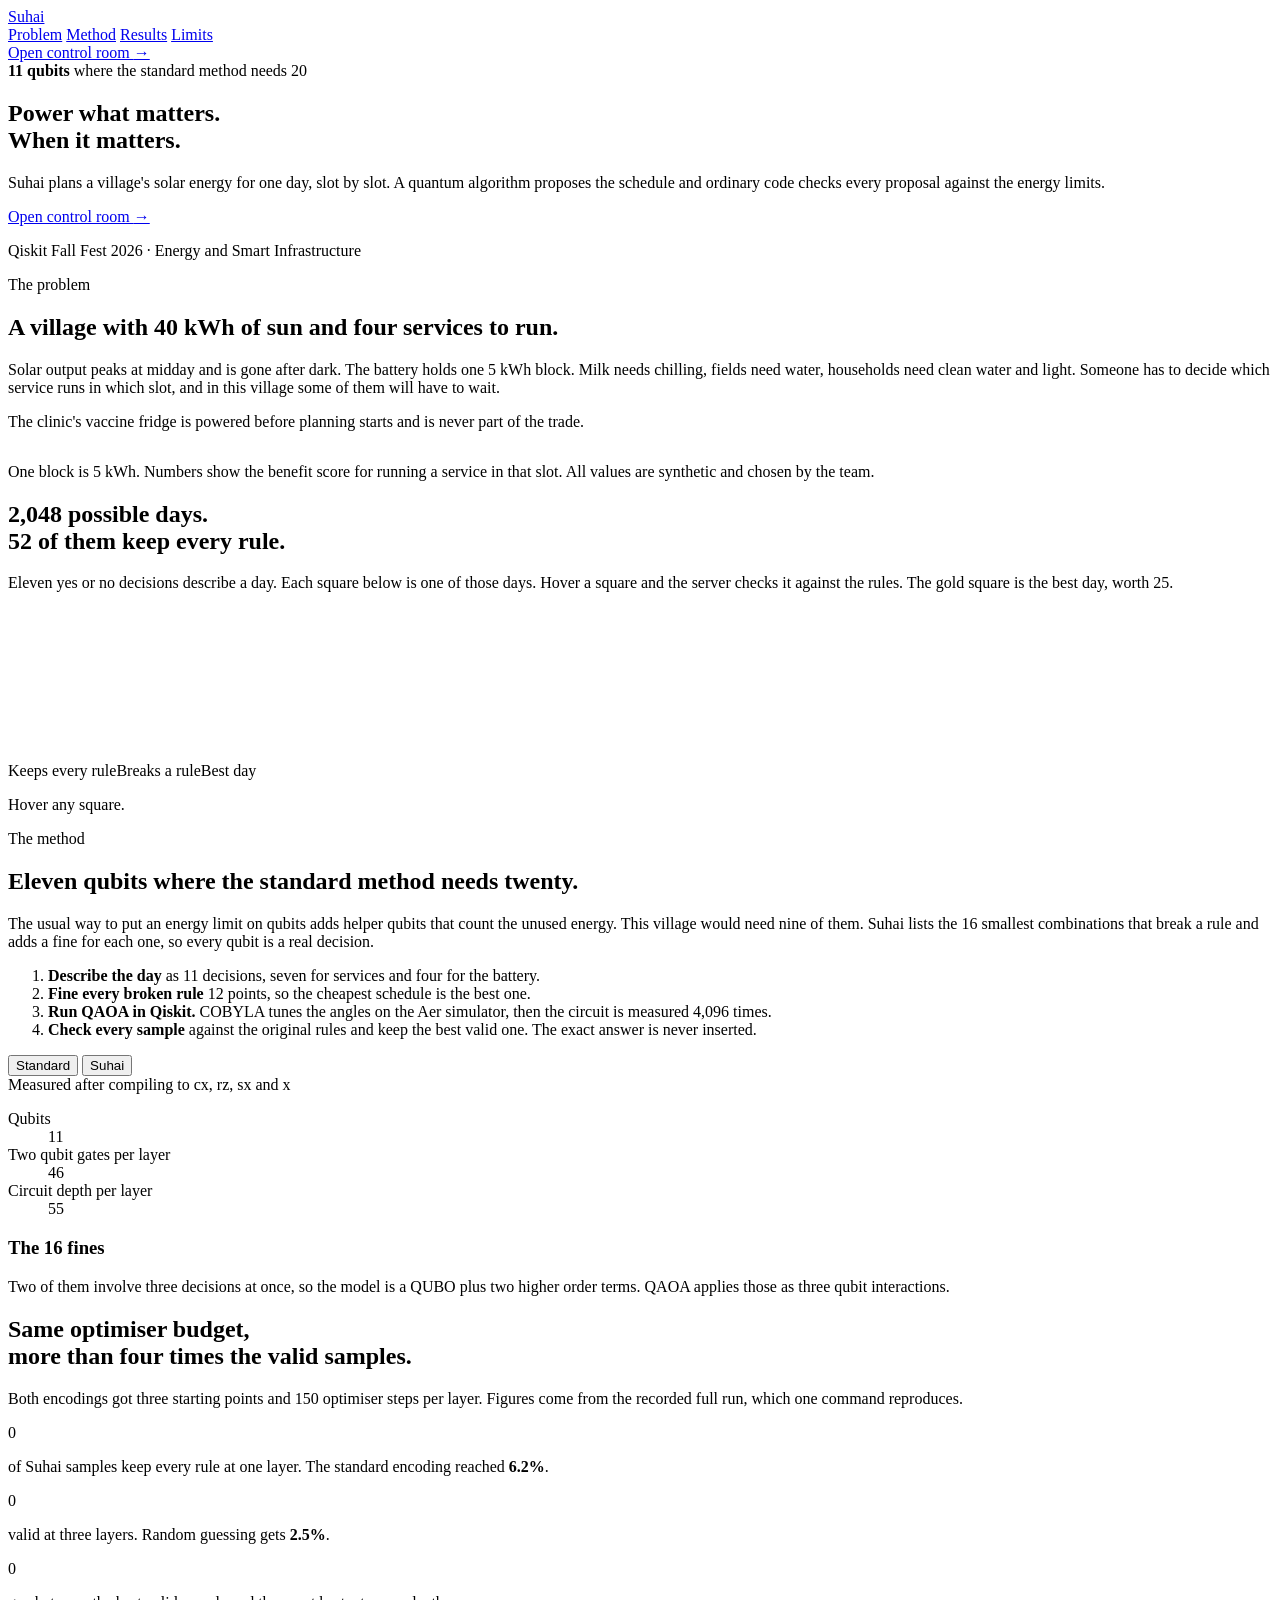
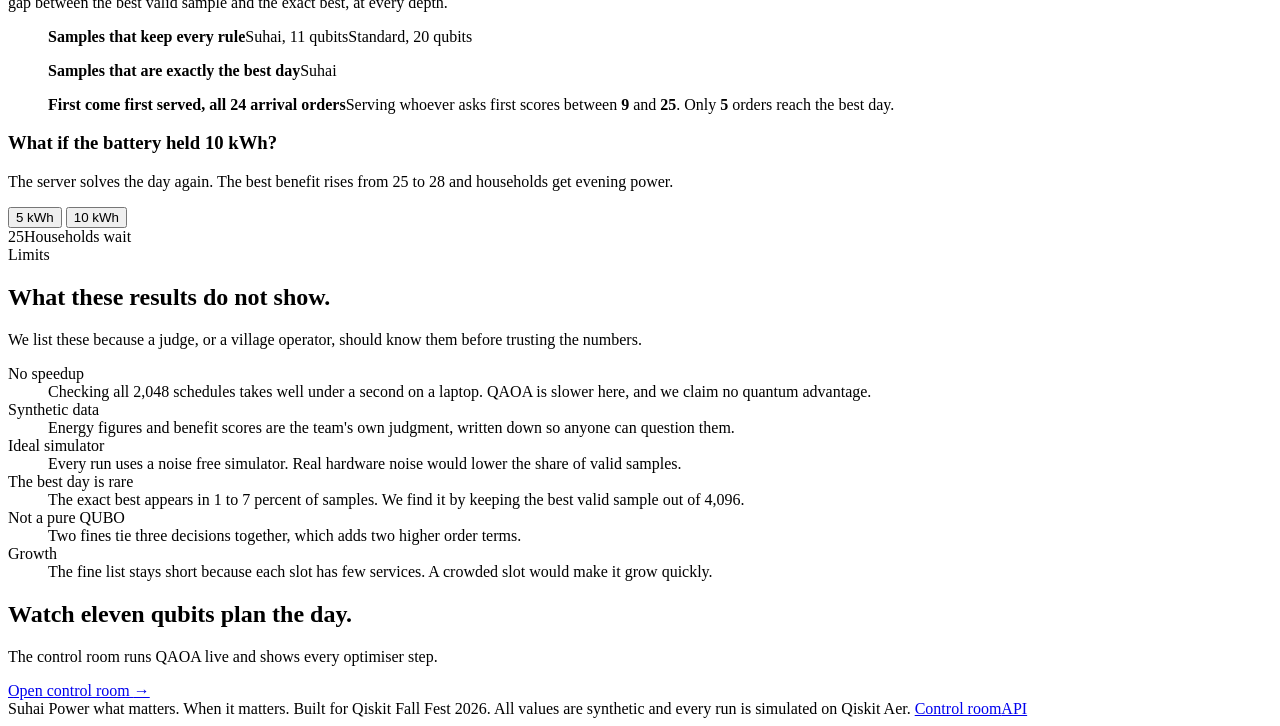
==== web/index.html @ 53e7de92 "Suhai: QAOA village solar scheduler with live web app Power what matters. When it matters.  - Qiskit" ====
<!doctype html>
<html lang="en">
<head>
  <meta charset="utf-8">
  <meta name="viewport" content="width=device-width, initial-scale=1">
  <title>Suhai · Power what matters. When it matters.</title>
  <meta name="description" content="Suhai schedules a village's limited solar energy with QAOA on 11 qubits and checks every answer against the rules.">
  <link rel="icon" href="/assets/img/mark.svg" type="image/svg+xml">
  <link rel="preconnect" href="https://fonts.googleapis.com">
  <link rel="preconnect" href="https://fonts.gstatic.com" crossorigin>
  <link href="https://fonts.googleapis.com/css2?family=Geist:wght@400;500;600&family=Geist+Mono:wght@400;500&display=swap" rel="stylesheet">
  <link rel="stylesheet" href="/assets/css/base.css">
  <link rel="stylesheet" href="/assets/css/charts.css">
  <link rel="stylesheet" href="/assets/css/landing.css">
</head>
<body>

<header class="nav">
  <a class="brand" href="/" aria-label="Suhai home">Suhai</a>
  <nav class="links" aria-label="Sections">
    <a href="#problem">Problem</a>
    <a href="#method">Method</a>
    <a href="#results">Results</a>
    <a href="#limits">Limits</a>
  </nav>
  <a class="btn" href="/app">Open control room <span class="arrow" aria-hidden="true">→</span></a>
</header>

<main>
  <section class="hero" id="top">
    <span class="pill"><b>11 qubits</b> where the standard method needs 20</span>
    <h1>Power what matters.<br>When it matters.</h1>
    <p class="lede">Suhai plans a village's solar energy for one day, slot by slot. A quantum algorithm proposes the schedule and ordinary code checks every proposal against the energy limits.</p>
    <a class="btn" href="/app">Open control room <span class="arrow" aria-hidden="true">→</span></a>
    <div class="hero-art" id="hero-art"></div>
    <p class="hero-note"><span class="dot-live"></span> Qiskit Fall Fest 2026 · Energy and Smart Infrastructure</p>
  </section>

  <section class="band" id="problem">
    <div class="wrap split">
      <div class="lead-col" data-reveal>
        <span class="eyebrow">The problem</span>
        <h2>A village with 40 kWh of sun and four services to run.</h2>
        <p>Solar output peaks at midday and is gone after dark. The battery holds one 5 kWh block. Milk needs chilling, fields need water, households need clean water and light. Someone has to decide which service runs in which slot, and in this village some of them will have to wait.</p>
        <p class="aside">The clinic's vaccine fridge is powered before planning starts and is never part of the trade.</p>
      </div>
      <div class="table-col" data-reveal>
        <table class="day-table" id="day-table" aria-describedby="day-note"></table>
        <p class="muted small" id="day-note">One block is 5 kWh. Numbers show the benefit score for running a service in that slot. All values are synthetic and chosen by the team.</p>
      </div>
    </div>
  </section>

  <section class="band tinted" id="space">
    <div class="wrap">
      <div class="row-head" data-reveal>
        <h2>2,048 possible days.<br><span class="muted">52 of them keep every rule.</span></h2>
        <p>Eleven yes or no decisions describe a day. Each square below is one of those days. Hover a square and the server checks it against the rules. The gold square is the best day, worth 25.</p>
      </div>
      <canvas id="landscape" aria-label="All 2,048 possible schedules"></canvas>
      <div class="grid-foot">
        <div class="legend"><span><i class="lg ok"></i>Keeps every rule</span><span><i class="lg no"></i>Breaks a rule</span><span><i class="lg best"></i>Best day</span></div>
        <p class="detail" id="space-detail">Hover any square.</p>
      </div>
    </div>
  </section>

  <section class="band" id="method">
    <div class="wrap method">
      <div class="method-copy" data-reveal>
        <span class="eyebrow">The method</span>
        <h2>Eleven qubits where the standard method needs twenty.</h2>
        <p>The usual way to put an energy limit on qubits adds helper qubits that count the unused energy. This village would need nine of them. Suhai lists the 16 smallest combinations that break a rule and adds a fine for each one, so every qubit is a real decision.</p>
        <ol class="steps">
          <li><span><b>Describe the day</b> as 11 decisions, seven for services and four for the battery.</span></li>
          <li><span><b>Fine every broken rule</b> 12 points, so the cheapest schedule is the best one.</span></li>
          <li><span><b>Run QAOA in Qiskit.</b> COBYLA tunes the angles on the Aer simulator, then the circuit is measured 4,096 times.</span></li>
          <li><span><b>Check every sample</b> against the original rules and keep the best valid one. The exact answer is never inserted.</span></li>
        </ol>
      </div>
      <div class="encode" data-reveal>
        <div class="encode-top">
          <div class="seg" id="enc-toggle" role="group" aria-label="Encoding">
            <button data-value="slack" aria-pressed="false">Standard</button>
            <button data-value="compact" aria-pressed="true">Suhai</button>
          </div>
          <span class="muted small">Measured after compiling to cx, rz, sx and x</span>
        </div>
        <div class="qubits" id="qubits"></div>
        <dl class="enc-stats">
          <div><dt>Qubits</dt><dd class="num" id="es-q">11</dd><span class="bar"><i id="es-qb"></i></span></div>
          <div><dt>Two qubit gates per layer</dt><dd class="num" id="es-g">46</dd><span class="bar"><i id="es-gb"></i></span></div>
          <div><dt>Circuit depth per layer</dt><dd class="num" id="es-d">55</dd><span class="bar"><i id="es-db"></i></span></div>
        </dl>
      </div>
    </div>
    <div class="wrap fines-block" data-reveal>
      <h3>The 16 fines</h3>
      <p class="muted">Two of them involve three decisions at once, so the model is a QUBO plus two higher order terms. QAOA applies those as three qubit interactions.</p>
      <ol class="fines" id="fines"></ol>
    </div>
  </section>

  <section class="band tinted" id="results">
    <div class="wrap">
      <div class="row-head" data-reveal>
        <h2>Same optimiser budget,<br><span class="muted">more than four times the valid samples.</span></h2>
        <p>Both encodings got three starting points and 150 optimiser steps per layer. Figures come from the recorded full run, which one command reproduces.</p>
      </div>
      <div class="figures">
        <div class="figure" data-reveal><span class="big num" data-count="24.5" data-suffix="%" data-decimals="1">0</span><p>of Suhai samples keep every rule at one layer. The standard encoding reached <b id="r-std">6.2%</b>.</p></div>
        <div class="figure" data-reveal><span class="big num" data-count="69.8" data-suffix="%" data-decimals="1">0</span><p>valid at three layers. Random guessing gets <b id="r-rand">2.5%</b>.</p></div>
        <div class="figure" data-reveal><span class="big num" data-count="0">0</span><p>gap between the best valid sample and the exact best, at every depth.</p></div>
      </div>
      <div class="charts">
        <figure data-reveal>
          <figcaption><b>Samples that keep every rule</b><span class="legend"><span><i class="lg" style="background:var(--green)"></i>Suhai, 11 qubits</span><span><i class="lg" style="background:var(--slate)"></i>Standard, 20 qubits</span></span></figcaption>
          <div id="chart-fair" class="chart-box"></div>
        </figure>
        <figure data-reveal>
          <figcaption><b>Samples that are exactly the best day</b><span class="legend"><span><i class="lg" style="background:var(--green)"></i>Suhai</span></span></figcaption>
          <div id="chart-depth" class="chart-box"></div>
        </figure>
      </div>
      <figure class="fcfs" data-reveal>
        <figcaption><b>First come first served, all 24 arrival orders</b><span class="muted small">Serving whoever asks first scores between <b id="fc-min">9</b> and <b id="fc-max">25</b>. Only <b id="fc-best">5</b> orders reach the best day.</span></figcaption>
        <div id="chart-fcfs" class="chart-box"></div>
      </figure>
      <div class="whatif" data-reveal>
        <div>
          <h3>What if the battery held 10 kWh?</h3>
          <p class="muted">The server solves the day again. The best benefit rises from 25 to 28 and households get evening power.</p>
          <div class="seg" id="battery-toggle" role="group" aria-label="Battery size">
            <button data-value="1" aria-pressed="true">5 kWh</button>
            <button data-value="2" aria-pressed="false">10 kWh</button>
          </div>
        </div>
        <div class="wi">
          <div class="wi-head"><span class="big num" id="wi-score">25</span><span class="tag sun" id="wi-tag">Households wait</span></div>
          <div class="wi-slots" id="wi-slots"></div>
        </div>
      </div>
    </div>
  </section>

  <section class="band" id="limits">
    <div class="wrap split">
      <div class="lead-col" data-reveal>
        <span class="eyebrow">Limits</span>
        <h2>What these results do not show.</h2>
        <p>We list these because a judge, or a village operator, should know them before trusting the numbers.</p>
      </div>
      <dl class="limits" data-reveal>
        <div><dt>No speedup</dt><dd>Checking all 2,048 schedules takes well under a second on a laptop. QAOA is slower here, and we claim no quantum advantage.</dd></div>
        <div><dt>Synthetic data</dt><dd>Energy figures and benefit scores are the team's own judgment, written down so anyone can question them.</dd></div>
        <div><dt>Ideal simulator</dt><dd>Every run uses a noise free simulator. Real hardware noise would lower the share of valid samples.</dd></div>
        <div><dt>The best day is rare</dt><dd id="rare-text">The exact best appears in 1 to 7 percent of samples. We find it by keeping the best valid sample out of 4,096.</dd></div>
        <div><dt>Not a pure QUBO</dt><dd>Two fines tie three decisions together, which adds two higher order terms.</dd></div>
        <div><dt>Growth</dt><dd>The fine list stays short because each slot has few services. A crowded slot would make it grow quickly.</dd></div>
      </dl>
    </div>
  </section>

  <section class="closing">
    <h2>Watch eleven qubits plan the day.</h2>
    <p class="muted">The control room runs QAOA live and shows every optimiser step.</p>
    <a class="btn" href="/app">Open control room <span class="arrow" aria-hidden="true">→</span></a>
  </section>
</main>

<footer class="footer">
  <span class="brand">Suhai</span>
  <span class="muted small">Power what matters. When it matters. Built for Qiskit Fall Fest 2026. All values are synthetic and every run is simulated on Qiskit Aer.</span>
  <span class="foot-links"><a href="/app">Control room</a><a href="/docs">API</a></span>
</footer>

<script type="module" src="/assets/js/landing.js"></script>
</body>
</html>
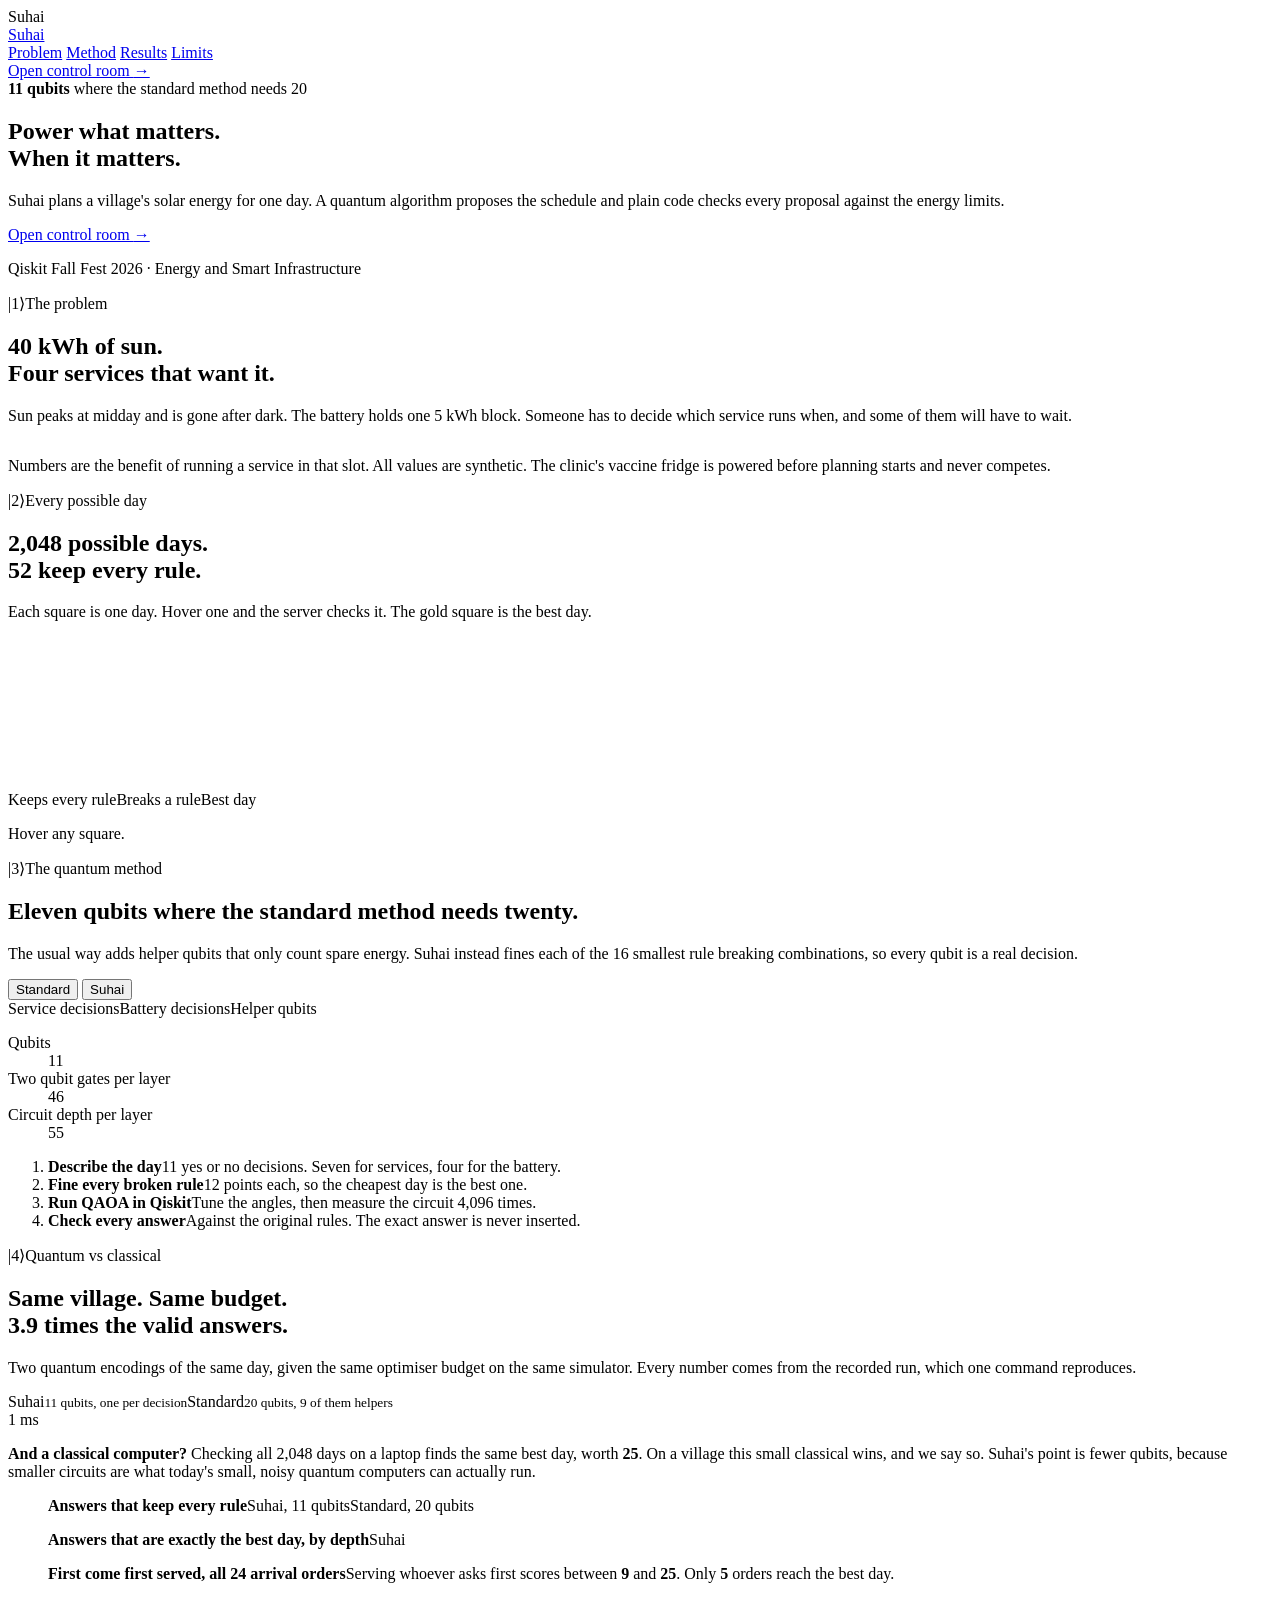
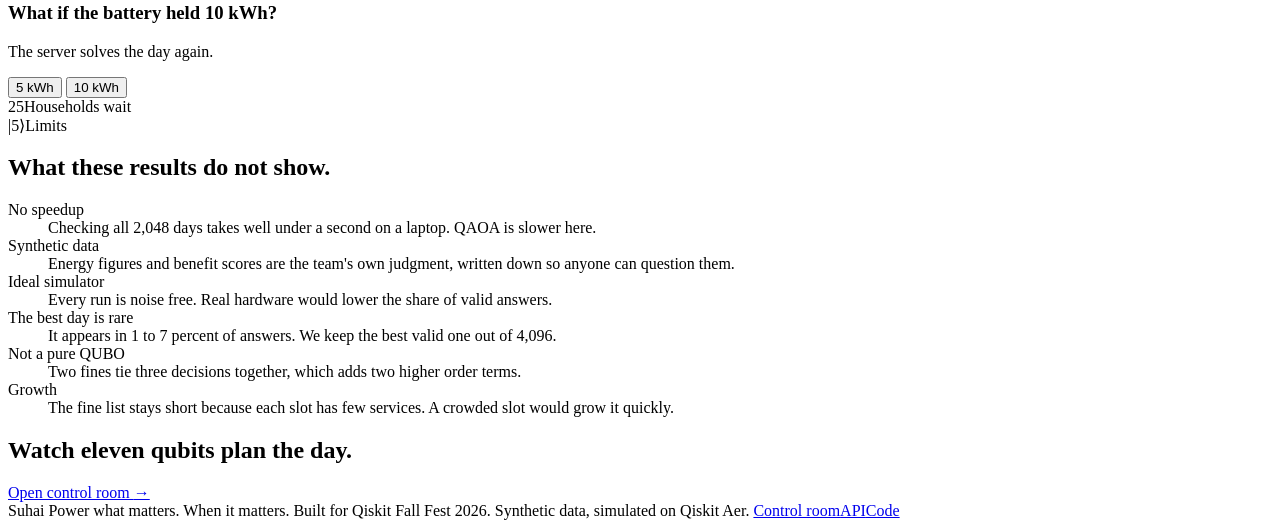
==== commit 31a5cee2: "Suhai brand, qubit register control room, and static Vercel deploy - Suhai violet brand, qubit dot m" ====
--- a/web/index.html
+++ b/web/index.html
@@ -6,58 +6,75 @@
   <title>Suhai · Power what matters. When it matters.</title>
   <meta name="description" content="Suhai schedules a village's limited solar energy with QAOA on 11 qubits and checks every answer against the rules.">
   <link rel="icon" href="/assets/img/mark.svg" type="image/svg+xml">
+  <script>
+    (function () {
+      var d = document.documentElement, same = false, q = location.search;
+      try { same = !!document.referrer && new URL(document.referrer).origin === location.origin; } catch (e) {}
+      var nav = performance.getEntriesByType && performance.getEntriesByType("navigation")[0];
+      var reload = nav && nav.type === "reload";
+      var calm = matchMedia("(prefers-reduced-motion: reduce)").matches;
+      d.classList.add("js");
+      // Hold the opening letters until the brand font is in, so the word never swaps shape mid air.
+      var ready = function () { d.classList.add("fonts"); };
+      if (document.fonts && document.fonts.load) { document.fonts.load('600 100px "Geist"').then(ready, ready); setTimeout(ready, 700); } else ready();
+      if (!calm && !/shot/.test(q) && (!same || reload) && scrollY < 40) d.classList.add("intro-on"); else d.classList.add("go");
+      setTimeout(function () { d.classList.add("go"); d.classList.remove("intro-on"); }, 4500);
+    })();
+  </script>
   <link rel="preconnect" href="https://fonts.googleapis.com">
   <link rel="preconnect" href="https://fonts.gstatic.com" crossorigin>
-  <link href="https://fonts.googleapis.com/css2?family=Geist:wght@400;500;600&family=Geist+Mono:wght@400;500&display=swap" rel="stylesheet">
+  <link href="https://fonts.googleapis.com/css2?family=Geist:wght@400;500;600&display=swap" rel="stylesheet">
   <link rel="stylesheet" href="/assets/css/base.css">
   <link rel="stylesheet" href="/assets/css/charts.css">
   <link rel="stylesheet" href="/assets/css/landing.css">
 </head>
 <body>
 
+<div class="intro" id="intro" aria-hidden="true"><div class="intro-bg"></div><span class="intro-word"><span class="l" style="--i:0">S</span><span class="l" style="--i:1">u</span><span class="l" style="--i:2">h</span><span class="l" style="--i:3">a</span><span class="l" style="--i:4">i</span><span class="brand-dot"></span></span></div>
+
 <header class="nav">
-  <a class="brand" href="/" aria-label="Suhai home">Suhai</a>
-  <nav class="links" aria-label="Sections">
+  <a class="brand" href="/" aria-label="Suhai home">Suhai<span class="brand-dot"></span></a>
+  <nav class="links enter" style="--d:1" aria-label="Sections">
     <a href="#problem">Problem</a>
     <a href="#method">Method</a>
     <a href="#results">Results</a>
     <a href="#limits">Limits</a>
   </nav>
-  <a class="btn" href="/app">Open control room <span class="arrow" aria-hidden="true">→</span></a>
+  <a class="btn enter" style="--d:1" href="/app">Open control room <span class="arrow" aria-hidden="true">→</span></a>
 </header>
 
 <main>
   <section class="hero" id="top">
-    <span class="pill"><b>11 qubits</b> where the standard method needs 20</span>
-    <h1>Power what matters.<br>When it matters.</h1>
-    <p class="lede">Suhai plans a village's solar energy for one day, slot by slot. A quantum algorithm proposes the schedule and ordinary code checks every proposal against the energy limits.</p>
-    <a class="btn" href="/app">Open control room <span class="arrow" aria-hidden="true">→</span></a>
-    <div class="hero-art" id="hero-art"></div>
-    <p class="hero-note"><span class="dot-live"></span> Qiskit Fall Fest 2026 · Energy and Smart Infrastructure</p>
+    <span class="pill enter" style="--d:2"><span id="hero-reg" aria-hidden="true"></span><b>11 qubits</b> where the standard method needs 20</span>
+    <h1 class="enter" style="--d:3">Power what matters.<br>When it matters.</h1>
+    <p class="lede enter" style="--d:4">Suhai plans a village's solar energy for one day. A quantum algorithm proposes the schedule and plain code checks every proposal against the energy limits.</p>
+    <a class="btn enter" style="--d:5" href="/app">Open control room <span class="arrow" aria-hidden="true">→</span></a>
+    <div class="hero-art enter" style="--d:4" id="hero-art"></div>
+    <p class="hero-note enter" style="--d:7"><span class="dot-live"></span> Qiskit Fall Fest 2026 · Energy and Smart Infrastructure</p>
   </section>
 
   <section class="band" id="problem">
-    <div class="wrap split">
-      <div class="lead-col" data-reveal>
-        <span class="eyebrow">The problem</span>
-        <h2>A village with 40 kWh of sun and four services to run.</h2>
-        <p>Solar output peaks at midday and is gone after dark. The battery holds one 5 kWh block. Milk needs chilling, fields need water, households need clean water and light. Someone has to decide which service runs in which slot, and in this village some of them will have to wait.</p>
-        <p class="aside">The clinic's vaccine fridge is powered before planning starts and is never part of the trade.</p>
+    <div class="wrap">
+      <header class="head" data-reveal>
+        <span class="eyebrow"><span class="ket">|1⟩</span>The problem</span>
+        <h2>40 kWh of sun.<br>Four services that want it.</h2>
+        <p>Sun peaks at midday and is gone after dark. The battery holds one 5 kWh block. Someone has to decide which service runs when, and some of them will have to wait.</p>
+      </header>
+      <div class="table-card" data-reveal style="--d:1">
+        <table class="day-table" id="day-table"></table>
       </div>
-      <div class="table-col" data-reveal>
-        <table class="day-table" id="day-table" aria-describedby="day-note"></table>
-        <p class="muted small" id="day-note">One block is 5 kWh. Numbers show the benefit score for running a service in that slot. All values are synthetic and chosen by the team.</p>
-      </div>
+      <p class="foot-note" data-reveal style="--d:2">Numbers are the benefit of running a service in that slot. All values are synthetic. The clinic's vaccine fridge is powered before planning starts and never competes.</p>
     </div>
   </section>
 
   <section class="band tinted" id="space">
     <div class="wrap">
-      <div class="row-head" data-reveal>
-        <h2>2,048 possible days.<br><span class="muted">52 of them keep every rule.</span></h2>
-        <p>Eleven yes or no decisions describe a day. Each square below is one of those days. Hover a square and the server checks it against the rules. The gold square is the best day, worth 25.</p>
-      </div>
-      <canvas id="landscape" aria-label="All 2,048 possible schedules"></canvas>
+      <header class="head" data-reveal>
+        <span class="eyebrow"><span class="ket">|2⟩</span>Every possible day</span>
+        <h2>2,048 possible days.<br><span class="muted">52 keep every rule.</span></h2>
+        <p>Each square is one day. Hover one and the server checks it. The gold square is the best day.</p>
+      </header>
+      <div data-reveal style="--d:1"><canvas id="landscape" aria-label="All 2,048 possible schedules"></canvas></div>
       <div class="grid-foot">
         <div class="legend"><span><i class="lg ok"></i>Keeps every rule</span><span><i class="lg no"></i>Breaks a rule</span><span><i class="lg best"></i>Best day</span></div>
         <p class="detail" id="space-detail">Hover any square.</p>
@@ -66,59 +83,57 @@
   </section>
 
   <section class="band" id="method">
-    <div class="wrap method">
-      <div class="method-copy" data-reveal>
-        <span class="eyebrow">The method</span>
+    <div class="wrap">
+      <header class="head" data-reveal>
+        <span class="eyebrow"><span class="ket">|3⟩</span>The quantum method</span>
         <h2>Eleven qubits where the standard method needs twenty.</h2>
-        <p>The usual way to put an energy limit on qubits adds helper qubits that count the unused energy. This village would need nine of them. Suhai lists the 16 smallest combinations that break a rule and adds a fine for each one, so every qubit is a real decision.</p>
-        <ol class="steps">
-          <li><span><b>Describe the day</b> as 11 decisions, seven for services and four for the battery.</span></li>
-          <li><span><b>Fine every broken rule</b> 12 points, so the cheapest schedule is the best one.</span></li>
-          <li><span><b>Run QAOA in Qiskit.</b> COBYLA tunes the angles on the Aer simulator, then the circuit is measured 4,096 times.</span></li>
-          <li><span><b>Check every sample</b> against the original rules and keep the best valid one. The exact answer is never inserted.</span></li>
-        </ol>
-      </div>
-      <div class="encode" data-reveal>
-        <div class="encode-top">
-          <div class="seg" id="enc-toggle" role="group" aria-label="Encoding">
-            <button data-value="slack" aria-pressed="false">Standard</button>
-            <button data-value="compact" aria-pressed="true">Suhai</button>
-          </div>
-          <span class="muted small">Measured after compiling to cx, rz, sx and x</span>
+        <p>The usual way adds helper qubits that only count spare energy. Suhai instead fines each of the 16 smallest rule breaking combinations, so every qubit is a real decision.</p>
+      </header>
+
+      <div class="encode compact" data-reveal style="--d:1">
+        <div class="seg" id="enc-toggle" role="group" aria-label="Encoding">
+          <button data-value="slack" aria-pressed="false">Standard</button>
+          <button data-value="compact" aria-pressed="true">Suhai</button>
         </div>
-        <div class="qubits" id="qubits"></div>
+        <div class="qubits" id="qubits" aria-label="Qubits"></div>
+        <div class="qkey"><span><i class="qk s"></i>Service decisions</span><span><i class="qk b"></i>Battery decisions</span><span class="qk-helper"><i class="qk h"></i>Helper qubits</span></div>
         <dl class="enc-stats">
           <div><dt>Qubits</dt><dd class="num" id="es-q">11</dd><span class="bar"><i id="es-qb"></i></span></div>
           <div><dt>Two qubit gates per layer</dt><dd class="num" id="es-g">46</dd><span class="bar"><i id="es-gb"></i></span></div>
           <div><dt>Circuit depth per layer</dt><dd class="num" id="es-d">55</dd><span class="bar"><i id="es-db"></i></span></div>
         </dl>
       </div>
-    </div>
-    <div class="wrap fines-block" data-reveal>
-      <h3>The 16 fines</h3>
-      <p class="muted">Two of them involve three decisions at once, so the model is a QUBO plus two higher order terms. QAOA applies those as three qubit interactions.</p>
-      <ol class="fines" id="fines"></ol>
+
+      <ol class="steps" data-reveal style="--d:2">
+        <li><b>Describe the day</b><span>11 yes or no decisions. Seven for services, four for the battery.</span></li>
+        <li><b>Fine every broken rule</b><span>12 points each, so the cheapest day is the best one.</span></li>
+        <li><b>Run QAOA in Qiskit</b><span>Tune the angles, then measure the circuit 4,096 times.</span></li>
+        <li><b>Check every answer</b><span>Against the original rules. The exact answer is never inserted.</span></li>
+      </ol>
     </div>
   </section>
 
   <section class="band tinted" id="results">
     <div class="wrap">
-      <div class="row-head" data-reveal>
-        <h2>Same optimiser budget,<br><span class="muted">more than four times the valid samples.</span></h2>
-        <p>Both encodings got three starting points and 150 optimiser steps per layer. Figures come from the recorded full run, which one command reproduces.</p>
+      <header class="head" data-reveal>
+        <span class="eyebrow"><span class="ket">|4⟩</span>Quantum vs classical</span>
+        <h2>Same village. Same budget.<br><span class="accent" id="ratio">3.9 times the valid answers.</span></h2>
+        <p>Two quantum encodings of the same day, given the same optimiser budget on the same simulator. Every number comes from the recorded run, which one command reproduces.</p>
+      </header>
+      <div class="duel" id="duel" data-reveal style="--d:1">
+        <div class="duel-row duel-top"><span></span><span class="duel-who suhai"><span class="brand-dot"></span>Suhai<small>11 qubits, one per decision</small></span><span class="duel-who">Standard<small>20 qubits, 9 of them helpers</small></span></div>
       </div>
-      <div class="figures">
-        <div class="figure" data-reveal><span class="big num" data-count="24.5" data-suffix="%" data-decimals="1">0</span><p>of Suhai samples keep every rule at one layer. The standard encoding reached <b id="r-std">6.2%</b>.</p></div>
-        <div class="figure" data-reveal><span class="big num" data-count="69.8" data-suffix="%" data-decimals="1">0</span><p>valid at three layers. Random guessing gets <b id="r-rand">2.5%</b>.</p></div>
-        <div class="figure" data-reveal><span class="big num" data-count="0">0</span><p>gap between the best valid sample and the exact best, at every depth.</p></div>
+      <div class="classical" data-reveal style="--d:2">
+        <span class="cl-big num" id="cl-ms">1 ms</span>
+        <p><b>And a classical computer?</b> Checking all 2,048 days on a laptop finds the same best day, worth <b id="cl-best">25</b>. On a village this small classical wins, and we say so. Suhai's point is fewer qubits, because smaller circuits are what today's small, noisy quantum computers can actually run.</p>
       </div>
       <div class="charts">
         <figure data-reveal>
-          <figcaption><b>Samples that keep every rule</b><span class="legend"><span><i class="lg" style="background:var(--green)"></i>Suhai, 11 qubits</span><span><i class="lg" style="background:var(--slate)"></i>Standard, 20 qubits</span></span></figcaption>
+          <figcaption><b>Answers that keep every rule</b><span class="legend"><span><i class="lg" style="background:var(--brand)"></i>Suhai, 11 qubits</span><span><i class="lg" style="background:var(--slate)"></i>Standard, 20 qubits</span></span></figcaption>
           <div id="chart-fair" class="chart-box"></div>
         </figure>
-        <figure data-reveal>
-          <figcaption><b>Samples that are exactly the best day</b><span class="legend"><span><i class="lg" style="background:var(--green)"></i>Suhai</span></span></figcaption>
+        <figure data-reveal style="--d:1">
+          <figcaption><b>Answers that are exactly the best day, by depth</b><span class="legend"><span><i class="lg" style="background:var(--brand)"></i>Suhai</span></span></figcaption>
           <div id="chart-depth" class="chart-box"></div>
         </figure>
       </div>
@@ -126,52 +141,48 @@
         <figcaption><b>First come first served, all 24 arrival orders</b><span class="muted small">Serving whoever asks first scores between <b id="fc-min">9</b> and <b id="fc-max">25</b>. Only <b id="fc-best">5</b> orders reach the best day.</span></figcaption>
         <div id="chart-fcfs" class="chart-box"></div>
       </figure>
+
       <div class="whatif" data-reveal>
-        <div>
-          <h3>What if the battery held 10 kWh?</h3>
-          <p class="muted">The server solves the day again. The best benefit rises from 25 to 28 and households get evening power.</p>
-          <div class="seg" id="battery-toggle" role="group" aria-label="Battery size">
-            <button data-value="1" aria-pressed="true">5 kWh</button>
-            <button data-value="2" aria-pressed="false">10 kWh</button>
-          </div>
+        <h3>What if the battery held 10 kWh?</h3>
+        <p class="muted">The server solves the day again.</p>
+        <div class="seg" id="battery-toggle" role="group" aria-label="Battery size">
+          <button data-value="1" aria-pressed="true">5 kWh</button>
+          <button data-value="2" aria-pressed="false">10 kWh</button>
         </div>
-        <div class="wi">
-          <div class="wi-head"><span class="big num" id="wi-score">25</span><span class="tag sun" id="wi-tag">Households wait</span></div>
-          <div class="wi-slots" id="wi-slots"></div>
-        </div>
+        <div class="wi-head"><span class="big num" id="wi-score">25</span><span class="tag sun" id="wi-tag">Households wait</span></div>
+        <div class="wi-slots" id="wi-slots"></div>
       </div>
     </div>
   </section>
 
   <section class="band" id="limits">
-    <div class="wrap split">
-      <div class="lead-col" data-reveal>
-        <span class="eyebrow">Limits</span>
+    <div class="wrap">
+      <header class="head" data-reveal>
+        <span class="eyebrow"><span class="ket">|5⟩</span>Limits</span>
         <h2>What these results do not show.</h2>
-        <p>We list these because a judge, or a village operator, should know them before trusting the numbers.</p>
-      </div>
-      <dl class="limits" data-reveal>
-        <div><dt>No speedup</dt><dd>Checking all 2,048 schedules takes well under a second on a laptop. QAOA is slower here, and we claim no quantum advantage.</dd></div>
+      </header>
+      <dl class="limits" data-reveal style="--d:1">
+        <div><dt>No speedup</dt><dd>Checking all 2,048 days takes well under a second on a laptop. QAOA is slower here.</dd></div>
         <div><dt>Synthetic data</dt><dd>Energy figures and benefit scores are the team's own judgment, written down so anyone can question them.</dd></div>
-        <div><dt>Ideal simulator</dt><dd>Every run uses a noise free simulator. Real hardware noise would lower the share of valid samples.</dd></div>
-        <div><dt>The best day is rare</dt><dd id="rare-text">The exact best appears in 1 to 7 percent of samples. We find it by keeping the best valid sample out of 4,096.</dd></div>
+        <div><dt>Ideal simulator</dt><dd>Every run is noise free. Real hardware would lower the share of valid answers.</dd></div>
+        <div><dt>The best day is rare</dt><dd id="rare-text">It appears in 1 to 7 percent of answers. We keep the best valid one out of 4,096.</dd></div>
         <div><dt>Not a pure QUBO</dt><dd>Two fines tie three decisions together, which adds two higher order terms.</dd></div>
-        <div><dt>Growth</dt><dd>The fine list stays short because each slot has few services. A crowded slot would make it grow quickly.</dd></div>
+        <div><dt>Growth</dt><dd>The fine list stays short because each slot has few services. A crowded slot would grow it quickly.</dd></div>
       </dl>
     </div>
   </section>
 
-  <section class="closing">
+  <section class="closing" data-reveal>
+    <span id="close-reg" aria-hidden="true"></span>
     <h2>Watch eleven qubits plan the day.</h2>
-    <p class="muted">The control room runs QAOA live and shows every optimiser step.</p>
     <a class="btn" href="/app">Open control room <span class="arrow" aria-hidden="true">→</span></a>
   </section>
 </main>
 
 <footer class="footer">
-  <span class="brand">Suhai</span>
-  <span class="muted small">Power what matters. When it matters. Built for Qiskit Fall Fest 2026. All values are synthetic and every run is simulated on Qiskit Aer.</span>
-  <span class="foot-links"><a href="/app">Control room</a><a href="/docs">API</a></span>
+  <span class="brand">Suhai<span class="brand-dot"></span></span>
+  <span class="muted small">Power what matters. When it matters. Built for Qiskit Fall Fest 2026. Synthetic data, simulated on Qiskit Aer.</span>
+  <span class="foot-links"><a href="/app">Control room</a><a href="/docs" id="api-link">API</a><a href="https://github.com/MugheesTayyab/SUHAI">Code</a></span>
 </footer>
 
 <script type="module" src="/assets/js/landing.js"></script>
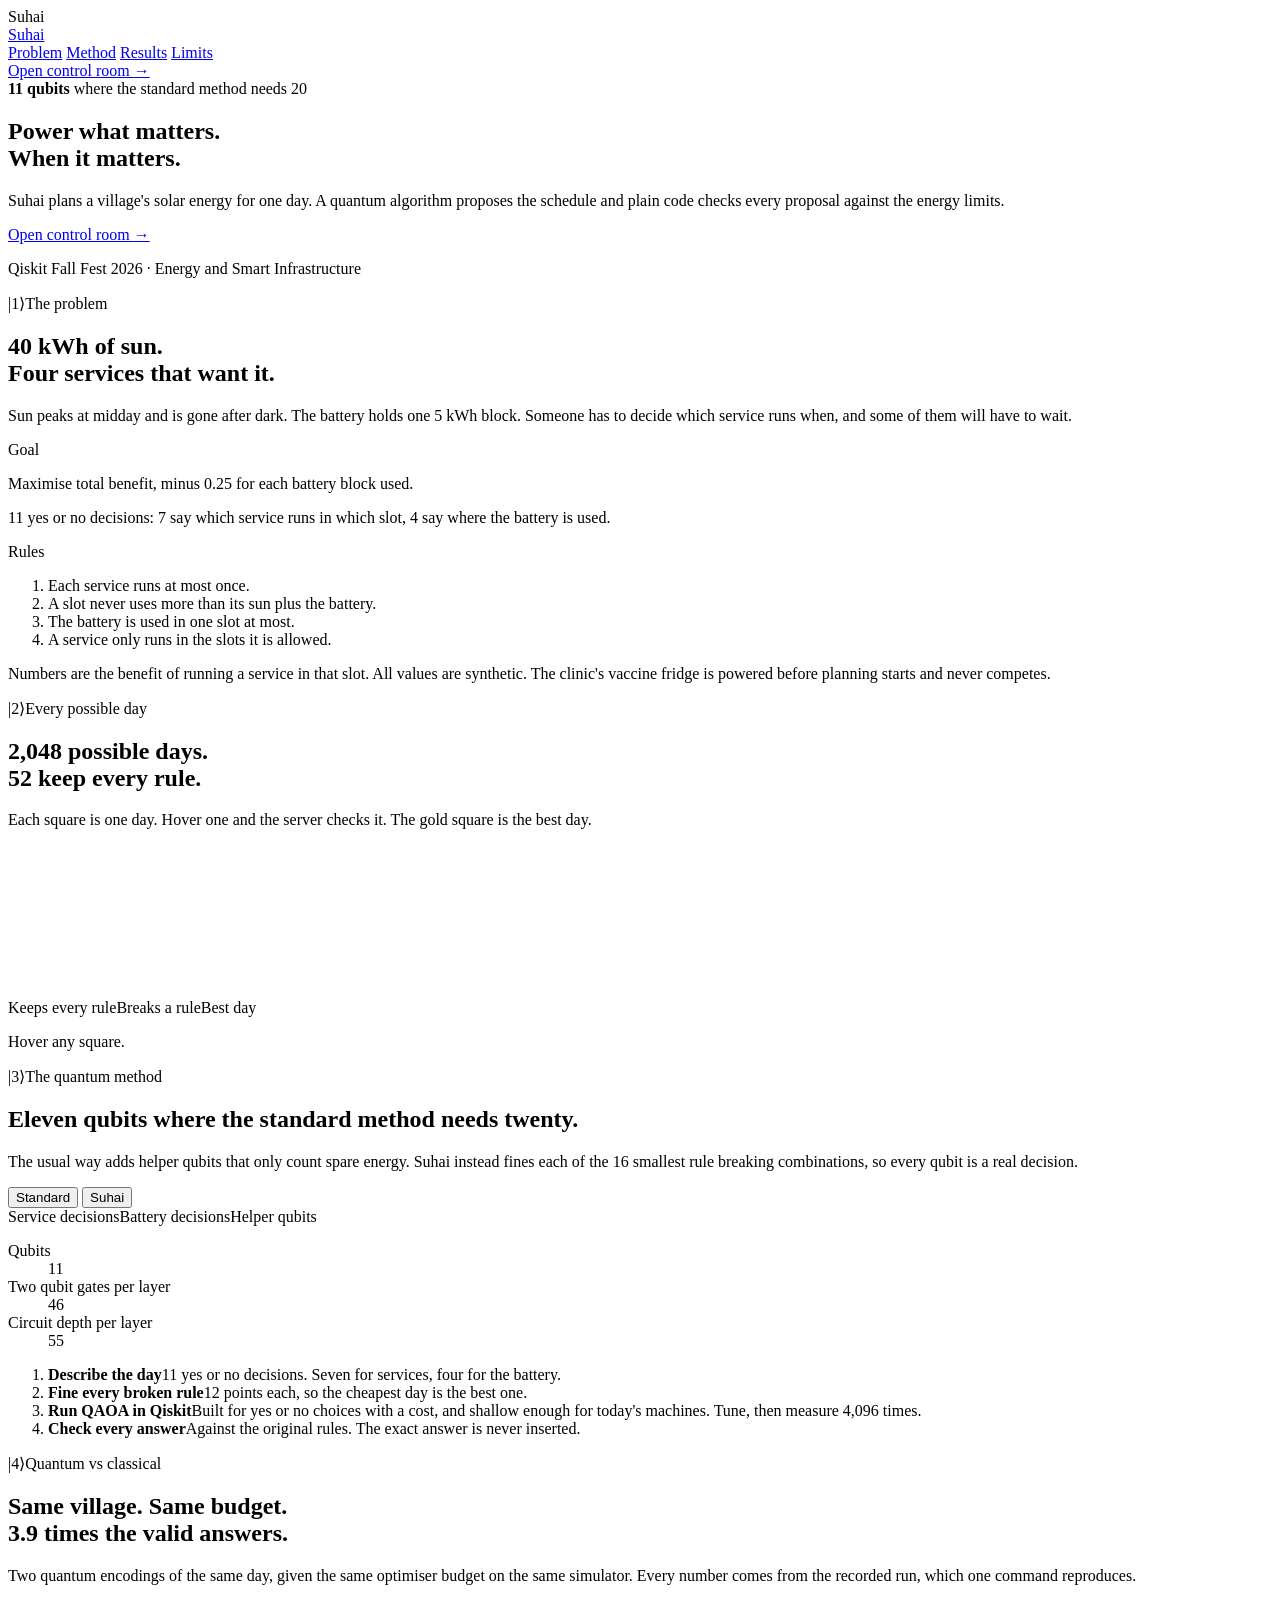
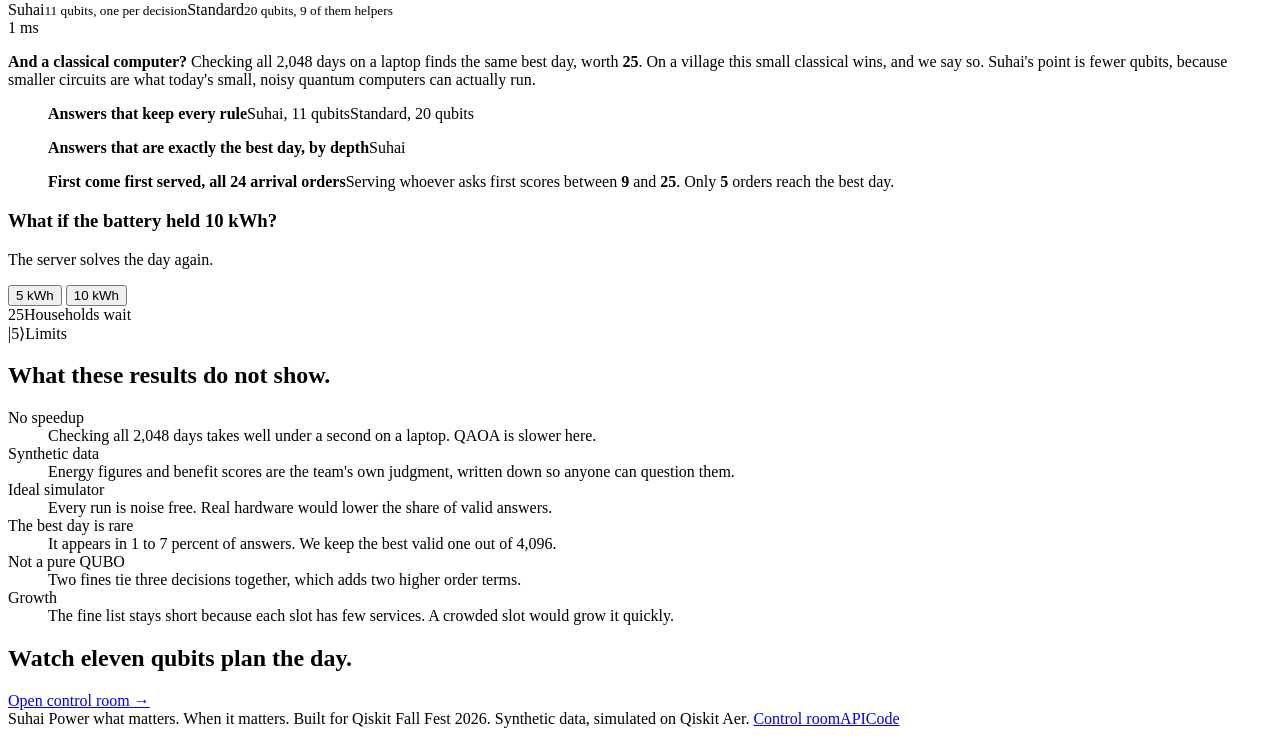
==== commit 0f359ae7: "State the goal and rules, say why QAOA, add results at a glance Co-Authored-By: Claude Opus 5.5 <nor" ====
--- a/web/index.html
+++ b/web/index.html
@@ -63,7 +63,23 @@
       <div class="table-card" data-reveal style="--d:1">
         <table class="day-table" id="day-table"></table>
       </div>
-      <p class="foot-note" data-reveal style="--d:2">Numbers are the benefit of running a service in that slot. All values are synthetic. The clinic's vaccine fridge is powered before planning starts and never competes.</p>
+      <div class="formulation" data-reveal style="--d:2">
+        <div class="fm-goal">
+          <span class="fm-k">Goal</span>
+          <p class="fm-big">Maximise total benefit, minus 0.25 for each battery block used.</p>
+          <p class="fm-small">11 yes or no decisions: 7 say which service runs in which slot, 4 say where the battery is used.</p>
+        </div>
+        <div class="fm-rules">
+          <span class="fm-k">Rules</span>
+          <ol>
+            <li>Each service runs at most once.</li>
+            <li>A slot never uses more than its sun plus the battery.</li>
+            <li>The battery is used in one slot at most.</li>
+            <li>A service only runs in the slots it is allowed.</li>
+          </ol>
+        </div>
+      </div>
+      <p class="foot-note" data-reveal style="--d:3">Numbers are the benefit of running a service in that slot. All values are synthetic. The clinic's vaccine fridge is powered before planning starts and never competes.</p>
     </div>
   </section>
 
@@ -107,7 +123,7 @@
       <ol class="steps" data-reveal style="--d:2">
         <li><b>Describe the day</b><span>11 yes or no decisions. Seven for services, four for the battery.</span></li>
         <li><b>Fine every broken rule</b><span>12 points each, so the cheapest day is the best one.</span></li>
-        <li><b>Run QAOA in Qiskit</b><span>Tune the angles, then measure the circuit 4,096 times.</span></li>
+        <li><b>Run QAOA in Qiskit</b><span>Built for yes or no choices with a cost, and shallow enough for today's machines. Tune, then measure 4,096 times.</span></li>
         <li><b>Check every answer</b><span>Against the original rules. The exact answer is never inserted.</span></li>
       </ol>
     </div>
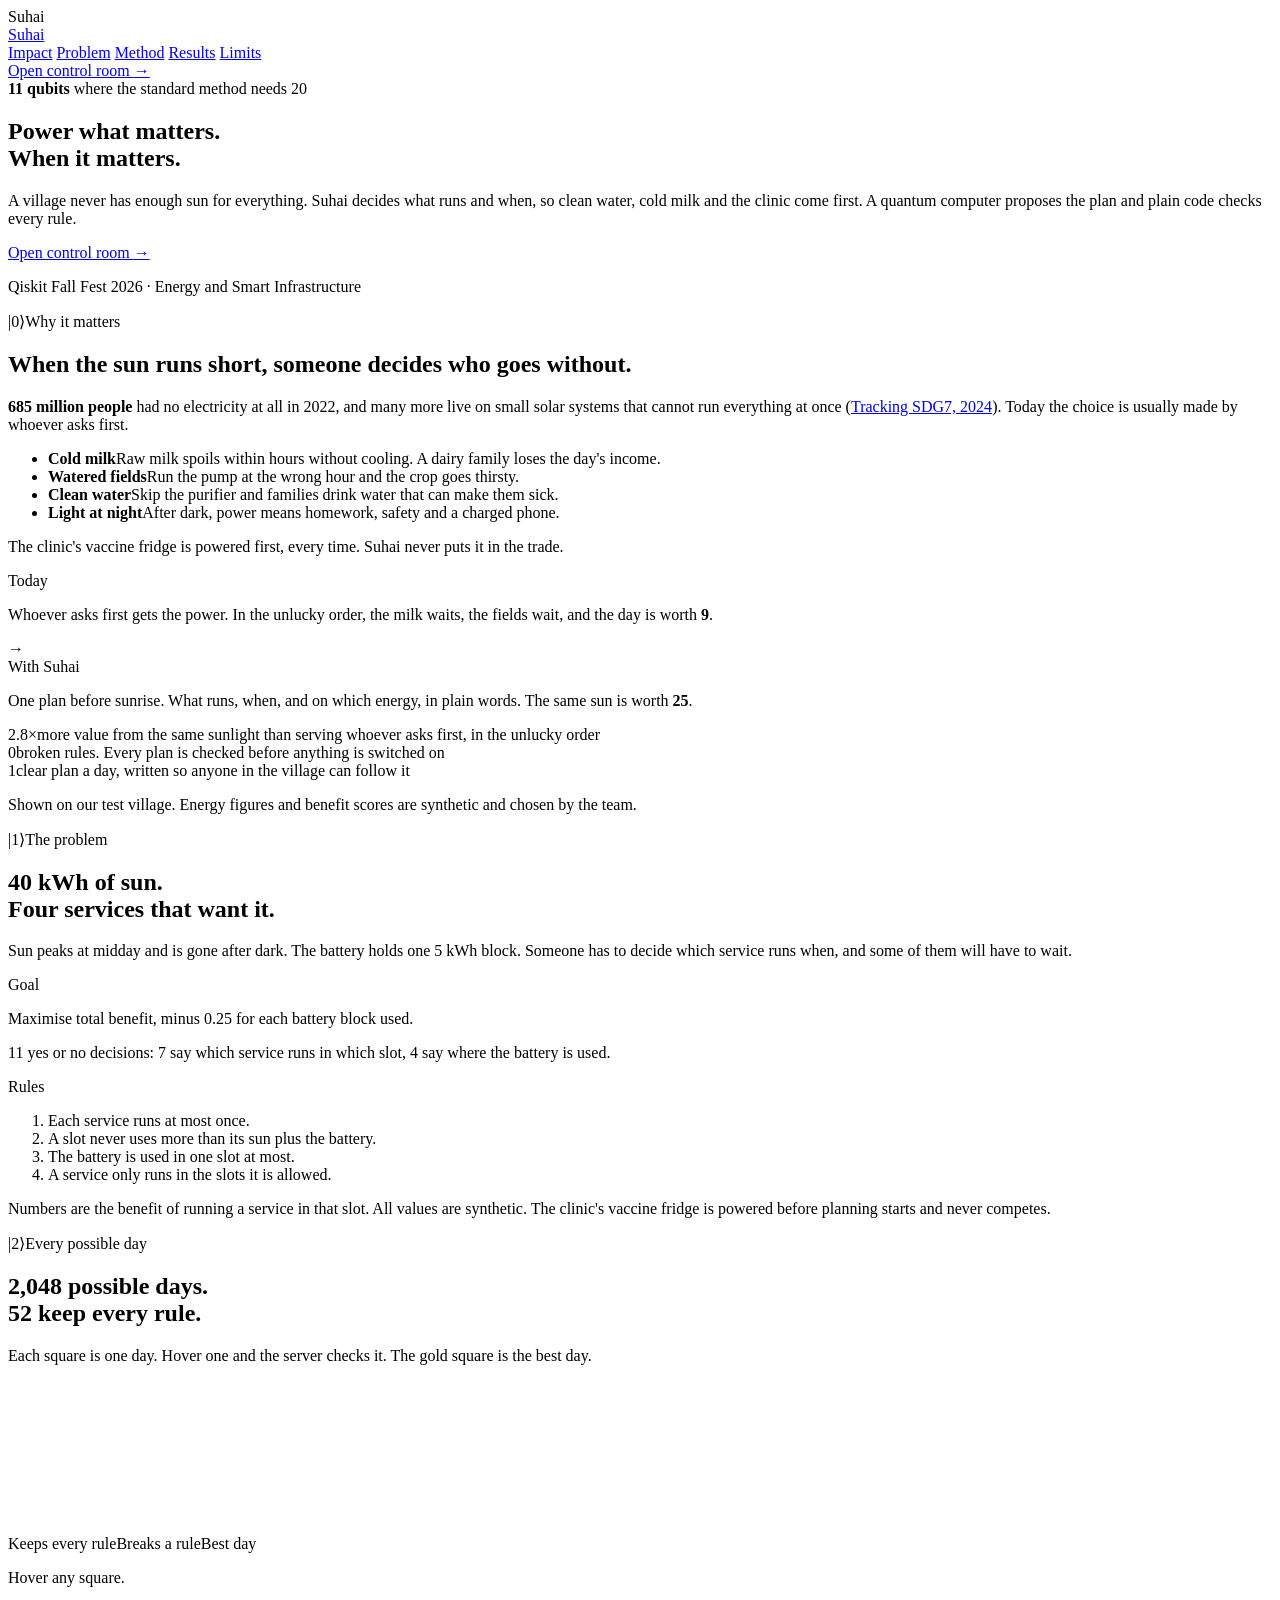
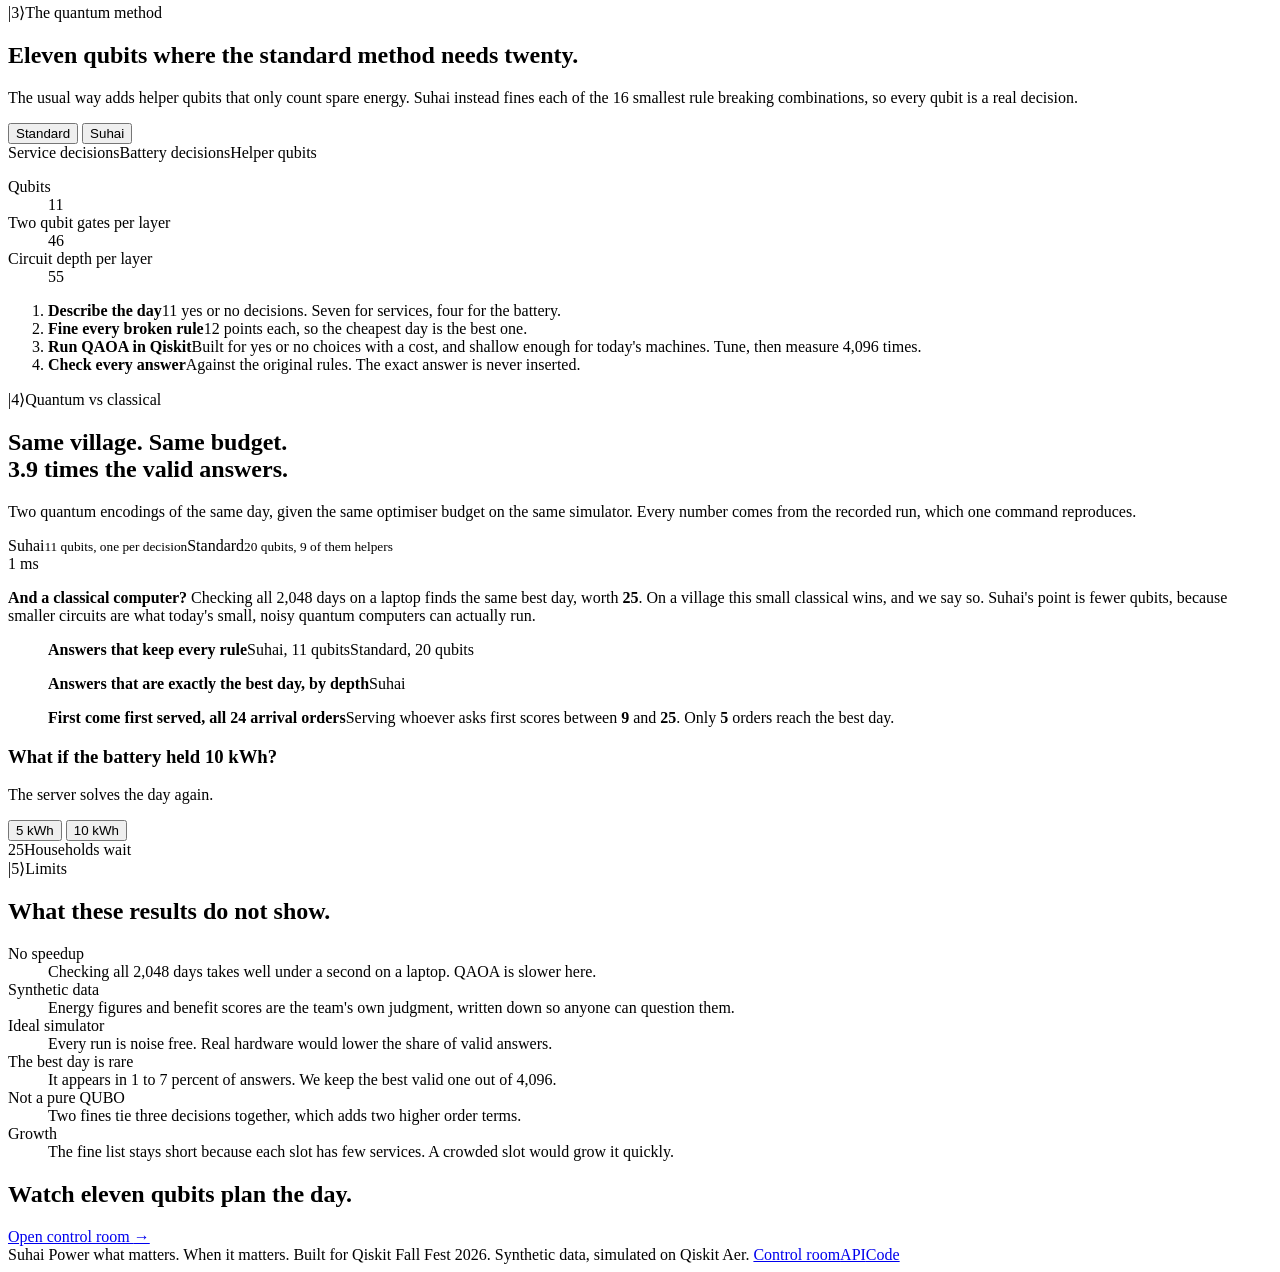
==== commit a653a237: "Impact story, minimal day panel, smoother control room, README for everyone - Home page opens with t" ====
--- a/web/index.html
+++ b/web/index.html
@@ -35,6 +35,7 @@
 <header class="nav">
   <a class="brand" href="/" aria-label="Suhai home">Suhai<span class="brand-dot"></span></a>
   <nav class="links enter" style="--d:1" aria-label="Sections">
+    <a href="#impact">Impact</a>
     <a href="#problem">Problem</a>
     <a href="#method">Method</a>
     <a href="#results">Results</a>
@@ -47,10 +48,47 @@
   <section class="hero" id="top">
     <span class="pill enter" style="--d:2"><span id="hero-reg" aria-hidden="true"></span><b>11 qubits</b> where the standard method needs 20</span>
     <h1 class="enter" style="--d:3">Power what matters.<br>When it matters.</h1>
-    <p class="lede enter" style="--d:4">Suhai plans a village's solar energy for one day. A quantum algorithm proposes the schedule and plain code checks every proposal against the energy limits.</p>
+    <p class="lede enter" style="--d:4">A village never has enough sun for everything. Suhai decides what runs and when, so clean water, cold milk and the clinic come first. A quantum computer proposes the plan and plain code checks every rule.</p>
     <a class="btn enter" style="--d:5" href="/app">Open control room <span class="arrow" aria-hidden="true">→</span></a>
     <div class="hero-art enter" style="--d:4" id="hero-art"></div>
     <p class="hero-note enter" style="--d:7"><span class="dot-live"></span> Qiskit Fall Fest 2026 · Energy and Smart Infrastructure</p>
+  </section>
+
+  <section class="band tinted impact" id="impact">
+    <div class="wrap">
+      <header class="head" data-reveal>
+        <span class="eyebrow"><span class="ket">|0⟩</span>Why it matters</span>
+        <h2>When the sun runs short, someone decides who goes without.</h2>
+        <p><b>685 million people</b> had no electricity at all in 2022, and many more live on small solar systems that cannot run everything at once (<a class="src" href="https://www.worldbank.org/en/news/press-release/2024/06/11/progress-on-basic-energy-access-reverses-for-first-time-in-a-decade" target="_blank" rel="noopener">Tracking SDG7, 2024</a>). Today the choice is usually made by whoever asks first.</p>
+      </header>
+
+      <ul class="needs" data-reveal style="--d:1">
+        <li><span class="nd" style="--c:var(--milk)"></span><b>Cold milk</b><span>Raw milk spoils within hours without cooling. A dairy family loses the day's income.</span></li>
+        <li><span class="nd" style="--c:var(--irr)"></span><b>Watered fields</b><span>Run the pump at the wrong hour and the crop goes thirsty.</span></li>
+        <li><span class="nd" style="--c:var(--water)"></span><b>Clean water</b><span>Skip the purifier and families drink water that can make them sick.</span></li>
+        <li><span class="nd" style="--c:var(--home)"></span><b>Light at night</b><span>After dark, power means homework, safety and a charged phone.</span></li>
+      </ul>
+      <p class="clinic-line" data-reveal style="--d:2"><span class="nd" style="--c:var(--green)"></span>The clinic's vaccine fridge is powered first, every time. Suhai never puts it in the trade.</p>
+
+      <div class="change" data-reveal style="--d:2">
+        <div class="ch-col before">
+          <span class="ch-k">Today</span>
+          <p>Whoever asks first gets the power. In the unlucky order, the milk waits, the fields wait, and the day is worth <b>9</b>.</p>
+        </div>
+        <div class="ch-arrow" aria-hidden="true">→</div>
+        <div class="ch-col after">
+          <span class="ch-k"><span class="brand-dot"></span>With Suhai</span>
+          <p>One plan before sunrise. What runs, when, and on which energy, in plain words. The same sun is worth <b>25</b>.</p>
+        </div>
+      </div>
+
+      <div class="wins" data-reveal style="--d:3">
+        <div><span class="w-big num">2.8×</span><span>more value from the same sunlight than serving whoever asks first, in the unlucky order</span></div>
+        <div><span class="w-big num">0</span><span>broken rules. Every plan is checked before anything is switched on</span></div>
+        <div><span class="w-big num">1</span><span>clear plan a day, written so anyone in the village can follow it</span></div>
+      </div>
+      <p class="foot-note" data-reveal>Shown on our test village. Energy figures and benefit scores are synthetic and chosen by the team.</p>
+    </div>
   </section>
 
   <section class="band" id="problem">
